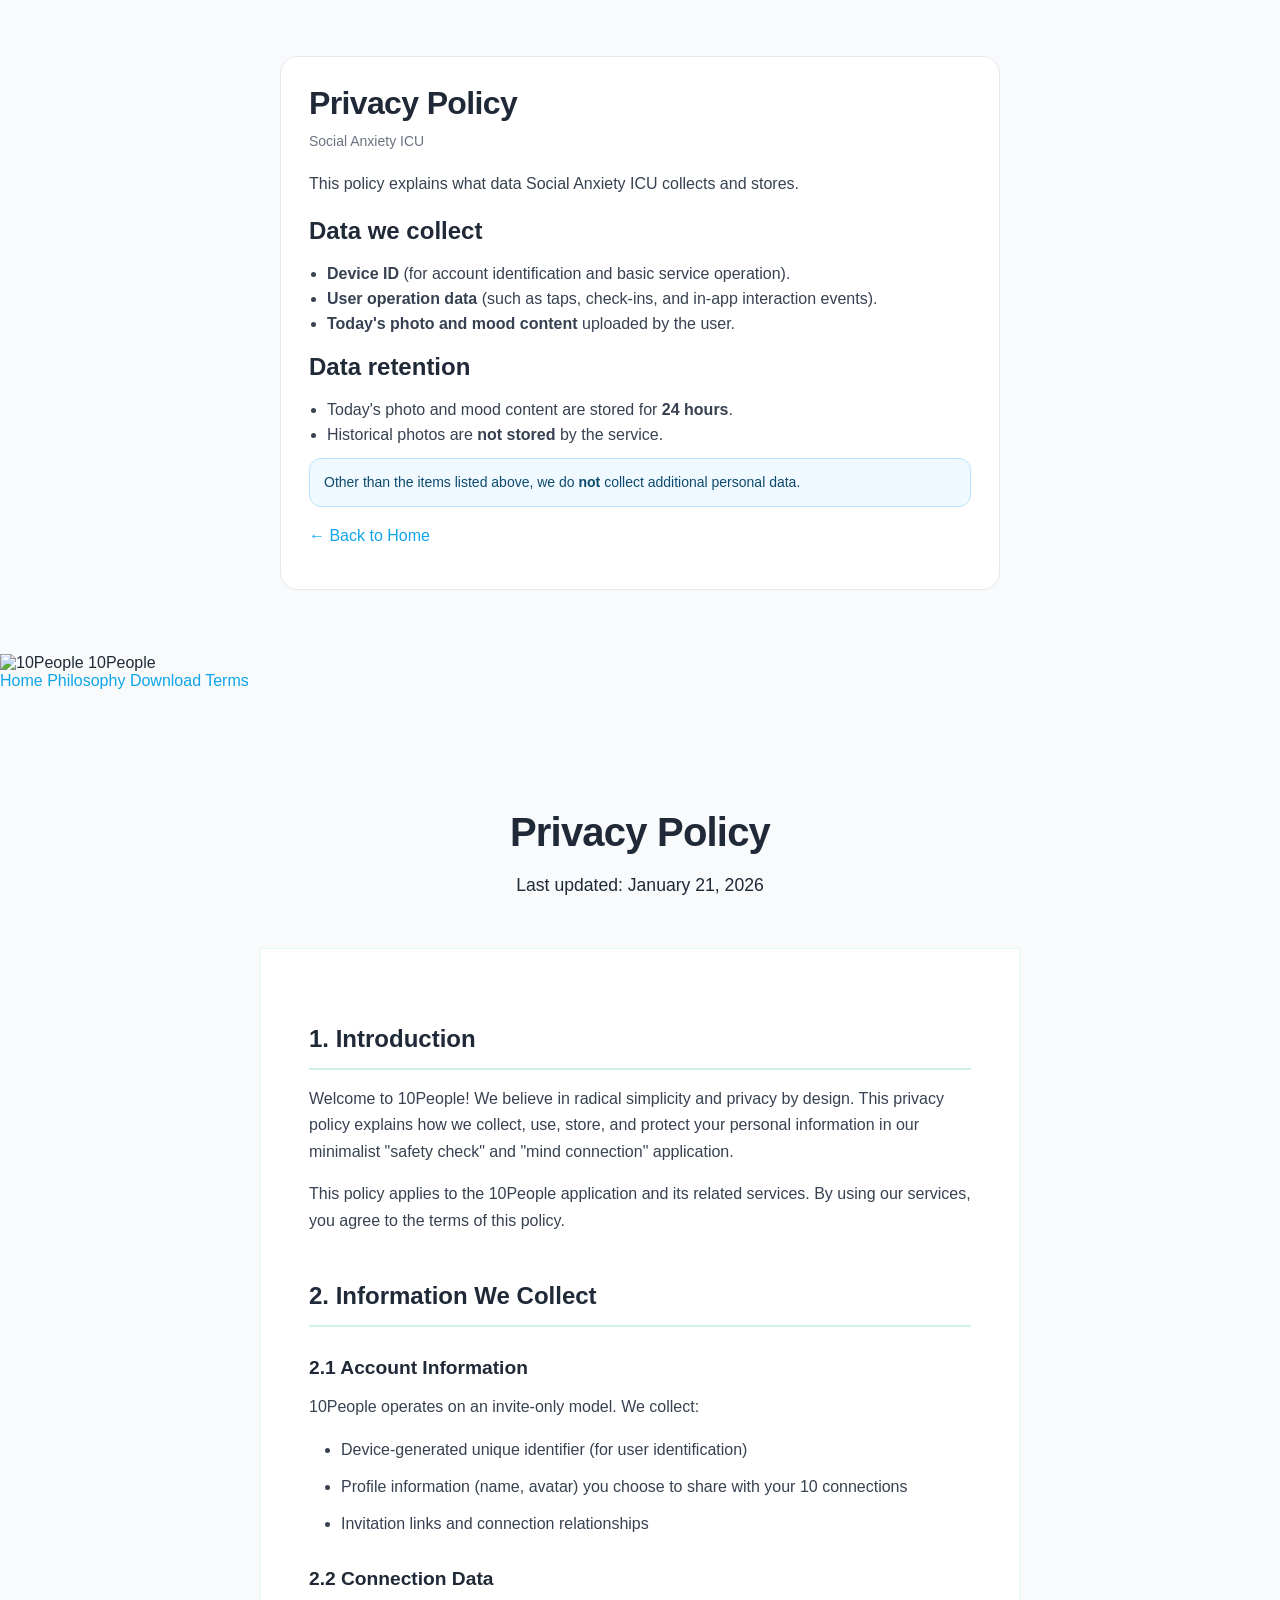
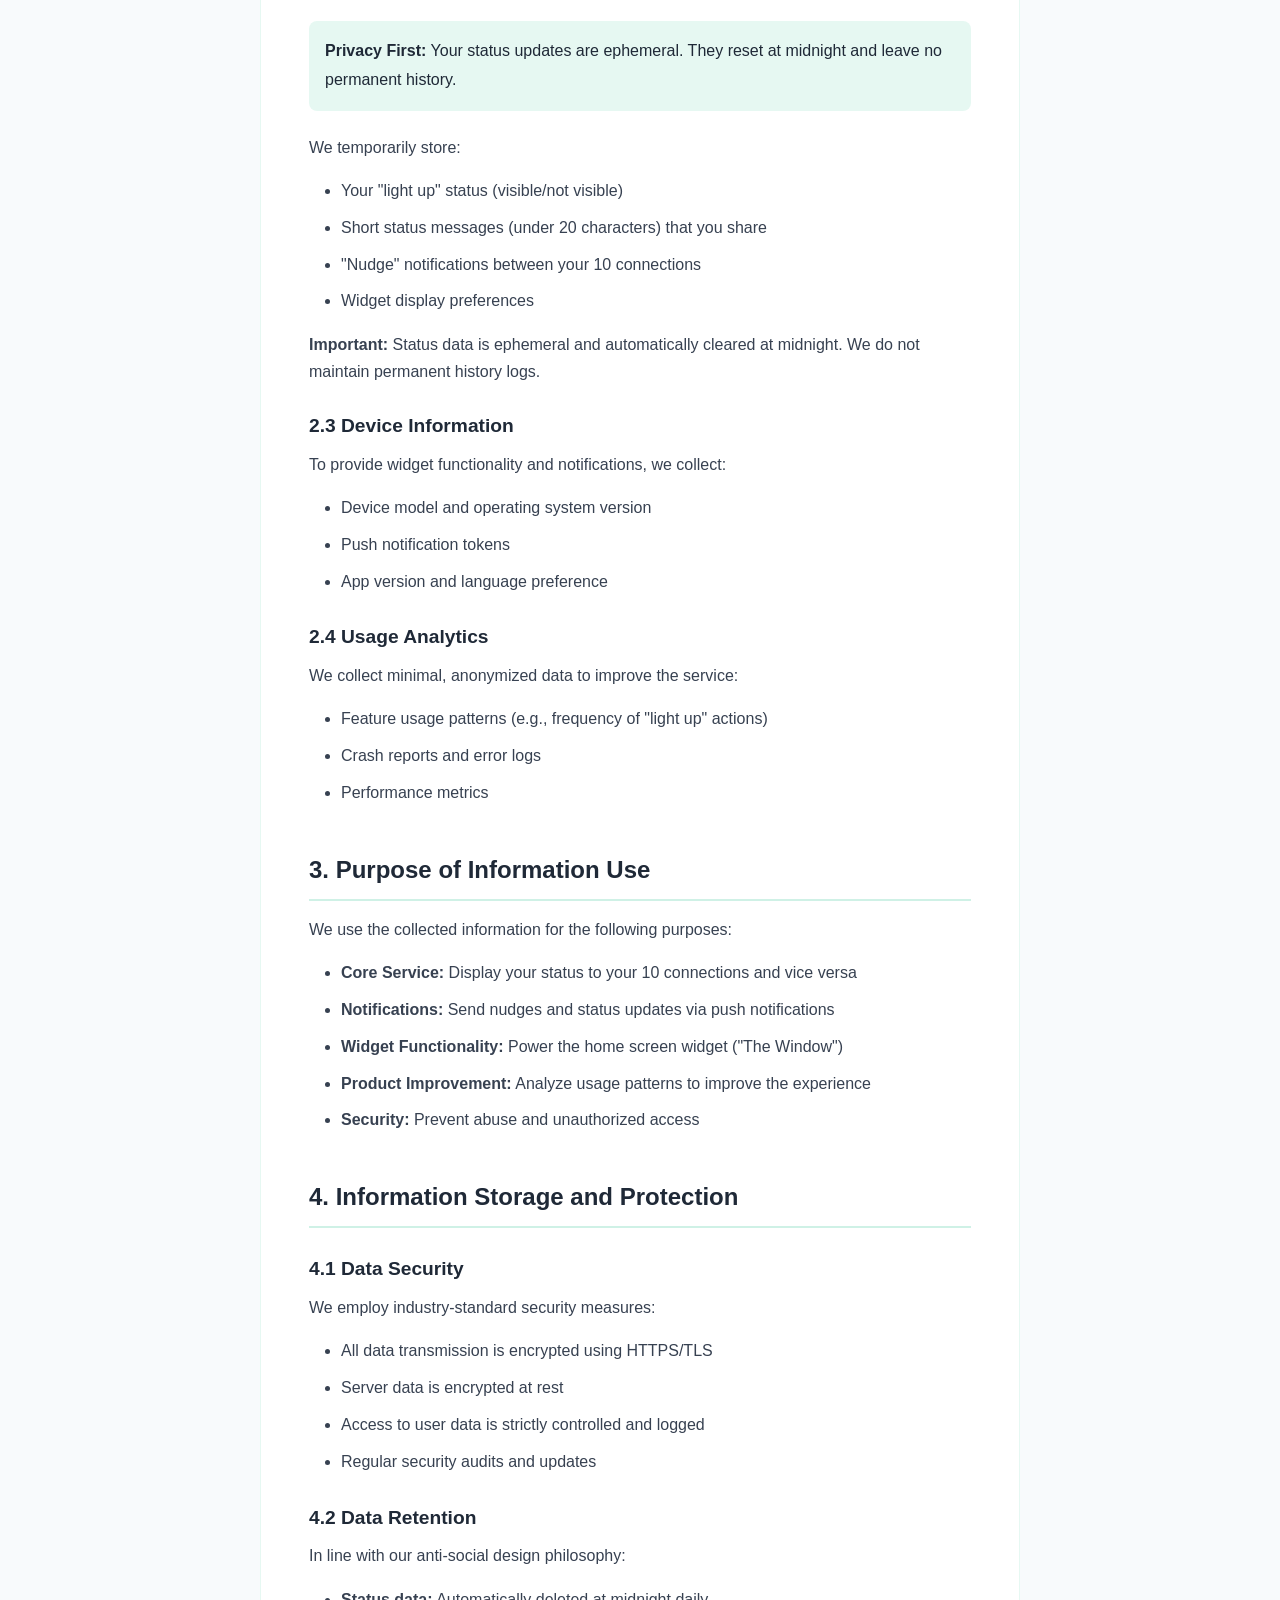
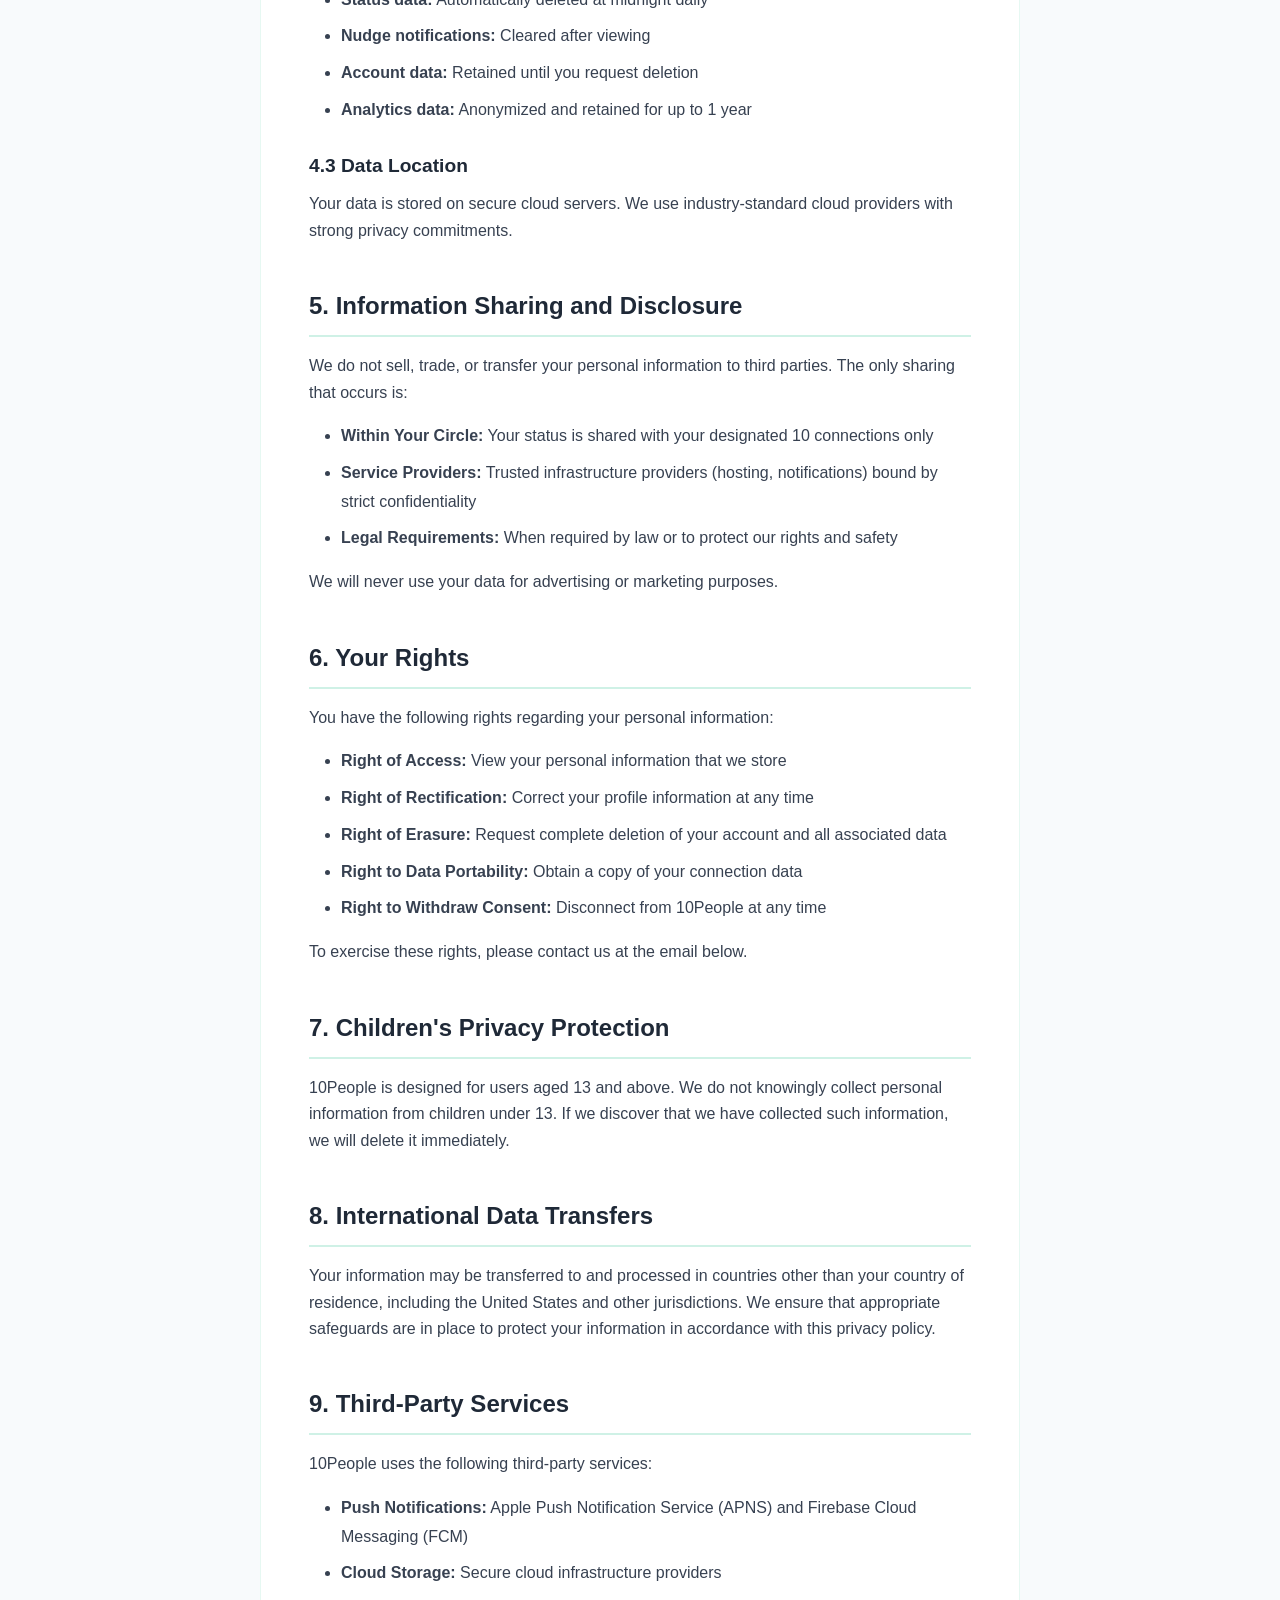
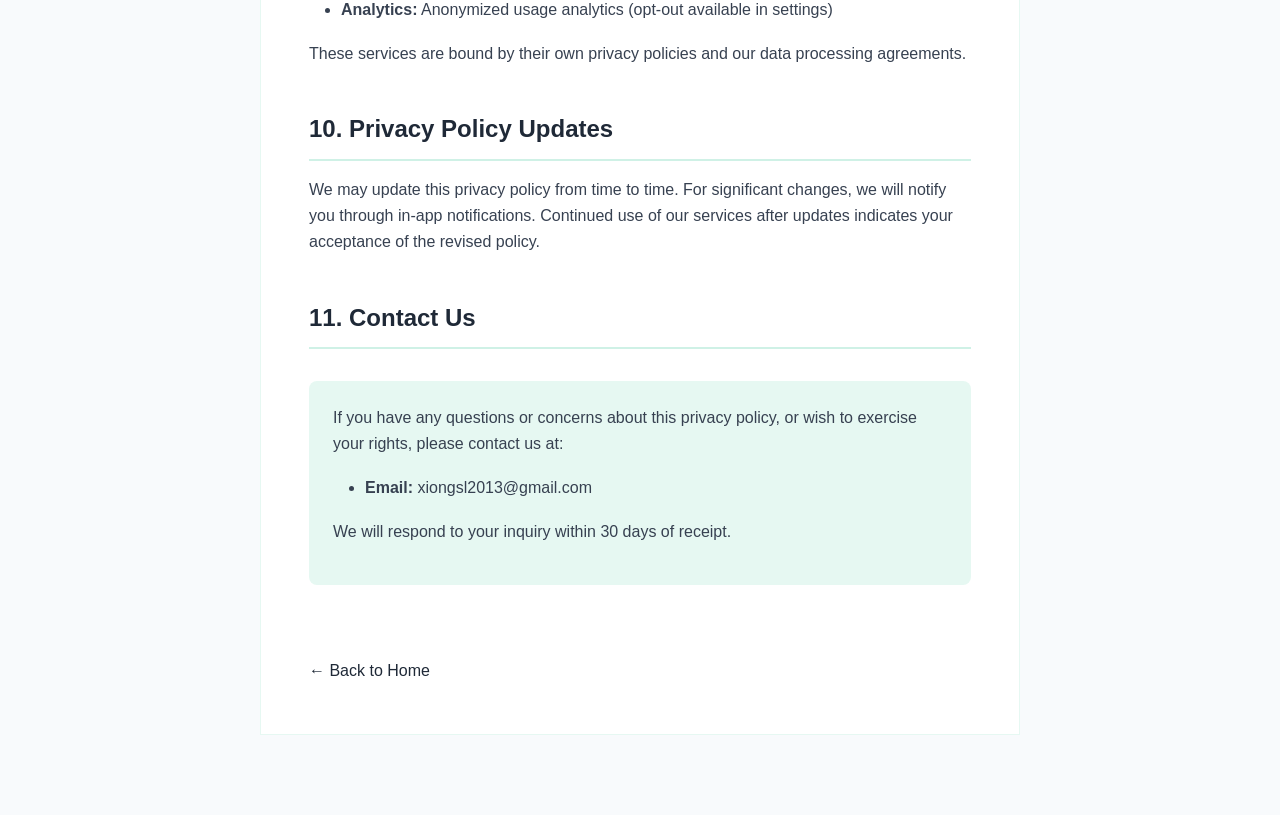
==== privacy.html @ ed84d499 "Create minimal Social Anxiety ICU website. Replace homepage with concise product positioning content" ====
<!DOCTYPE html>
<html lang="en">
<head>
  <meta charset="UTF-8">
  <meta name="viewport" content="width=device-width, initial-scale=1.0">
  <title>Privacy Policy - Social Anxiety ICU</title>
  <meta name="description" content="Privacy policy for Social Anxiety ICU.">
  <style>
    :root {
      --bg: #f8fafc;
      --card: #ffffff;
      --text: #1f2937;
      --muted: #6b7280;
      --accent: #0ea5e9;
      --border: #e5e7eb;
    }
    * { box-sizing: border-box; }
    body {
      margin: 0;
      font-family: -apple-system, BlinkMacSystemFont, "Segoe UI", Roboto, Inter, Arial, sans-serif;
      background: var(--bg);
      color: var(--text);
    }
    .wrap {
      max-width: 760px;
      margin: 0 auto;
      padding: 56px 20px 64px;
    }
    .card {
      background: var(--card);
      border: 1px solid var(--border);
      border-radius: 18px;
      padding: 28px;
    }
    h1 {
      margin: 0 0 8px 0;
      font-size: 32px;
      letter-spacing: -0.02em;
    }
    .sub {
      margin: 0 0 18px 0;
      color: var(--muted);
      font-size: 14px;
    }
    p {
      margin: 0 0 12px 0;
      line-height: 1.65;
      color: #374151;
    }
    ul { margin: 8px 0 14px; padding-left: 18px; color: #374151; }
    li { margin: 7px 0; }
    .notice {
      background: #f0f9ff;
      border: 1px solid #bae6fd;
      color: #0c4a6e;
      border-radius: 12px;
      padding: 12px 14px;
      margin: 14px 0 16px;
      font-size: 14px;
      line-height: 1.6;
    }
    a { color: var(--accent); text-decoration: none; }
    a:hover { text-decoration: underline; }
  </style>
</head>
<body>
  <main class="wrap">
    <section class="card">
      <h1>Privacy Policy</h1>
      <p class="sub">Social Anxiety ICU</p>

      <p>
        This policy explains what data Social Anxiety ICU collects and stores.
      </p>

      <h2>Data we collect</h2>
      <ul>
        <li><strong>Device ID</strong> (for account identification and basic service operation).</li>
        <li><strong>User operation data</strong> (such as taps, check-ins, and in-app interaction events).</li>
        <li><strong>Today's photo and mood content</strong> uploaded by the user.</li>
      </ul>

      <h2>Data retention</h2>
      <ul>
        <li>Today's photo and mood content are stored for <strong>24 hours</strong>.</li>
        <li>Historical photos are <strong>not stored</strong> by the service.</li>
      </ul>

      <div class="notice">
        Other than the items listed above, we do <strong>not</strong> collect additional personal data.
      </div>

      <p><a href="index.html">← Back to Home</a></p>
    </section>
  </main>
</body>
</html>
<!DOCTYPE html>
<html lang="en">
<head>
    <meta charset="UTF-8">
    <meta name="viewport" content="width=device-width, initial-scale=1.0">
    <title>Privacy Policy - 10People</title>
    <meta name="description" content="10People Privacy Policy - Learn how we collect, use and protect your personal information">
    <link rel="preconnect" href="https://fonts.googleapis.com">
    <link rel="preconnect" href="https://fonts.gstatic.com" crossorigin>
    <link href="https://fonts.googleapis.com/css2?family=Plus+Jakarta+Sans:wght@400;500;600;700;800&display=swap" rel="stylesheet">
    <link rel="stylesheet" href="styles.css">
    <link rel="icon" type="image/png" href="assets/icon/app_icon.png">
    <style>
        .privacy-container {
            max-width: 800px;
            margin: 0 auto;
            padding: 120px 20px 80px;
        }
        
        .privacy-header {
            text-align: center;
            margin-bottom: 3rem;
        }
        
        .privacy-title {
            font-size: 2.5rem;
            font-weight: 700;
            color: var(--text-primary);
            margin-bottom: 1rem;
        }
        
        .privacy-subtitle {
            font-size: 1.1rem;
            color: var(--text-secondary);
        }
        
        .privacy-content {
            background: rgba(255, 255, 255, 0.95);
            backdrop-filter: blur(20px);
            padding: 3rem;
            border-radius: var(--border-radius-lg);
            box-shadow: var(--shadow-lg);
            line-height: 1.8;
            border: 1px solid rgba(16, 185, 129, 0.1);
            color: var(--text-secondary);
        }
        
        .privacy-section {
            margin-bottom: 2.5rem;
        }
        
        .privacy-section h2 {
            font-size: 1.5rem;
            font-weight: 600;
            color: var(--text-primary);
            margin-bottom: 1rem;
            padding-bottom: 0.5rem;
            border-bottom: 2px solid rgba(16, 185, 129, 0.2);
        }
        
        .privacy-section h3 {
            font-size: 1.2rem;
            font-weight: 600;
            color: var(--text-primary);
            margin: 1.5rem 0 0.5rem;
        }
        
        .privacy-section p {
            margin-bottom: 1rem;
        }
        
        .privacy-section ul {
            margin: 1rem 0;
            padding-left: 2rem;
        }
        
        .privacy-section li {
            margin-bottom: 0.5rem;
        }
        
        .highlight {
            background-color: rgba(16, 185, 129, 0.1);
            padding: 1rem;
            border-radius: 8px;
            border-left: 4px solid var(--primary-color);
            margin: 1.5rem 0;
            color: var(--text-primary);
        }
        
        .contact-info {
            background-color: rgba(16, 185, 129, 0.1);
            padding: 1.5rem;
            border-radius: 8px;
            border-left: 4px solid var(--primary-color);
            margin: 2rem 0;
            color: var(--text-primary);
        }
        
        .back-link {
            display: inline-block;
            margin-top: 2rem;
            color: var(--primary-color);
            text-decoration: none;
            font-weight: 500;
        }
        
        .back-link:hover {
            text-decoration: underline;
        }
        
        @media (max-width: 768px) {
            .privacy-container {
                padding: 100px 15px 60px;
            }
            
            .privacy-content {
                padding: 2rem;
            }
            
            .privacy-title {
                font-size: 2rem;
            }
        }
    </style>
</head>
<body>
    <!-- Navbar -->
    <nav class="navbar">
        <div class="nav-container">
            <div class="nav-logo">
                <img src="assets/icon/app_icon.png" alt="10People" class="logo-img">
                <span class="logo-text">10People</span>
            </div>
            <div class="nav-menu">
                <a href="index.html" class="nav-link">Home</a>
                <a href="index.html#features" class="nav-link">Philosophy</a>
                <a href="index.html#download" class="nav-link">Download</a>
                <a href="terms.html" class="nav-link">Terms</a>
            </div>
        </div>
    </nav>

    <div class="privacy-container">
        <div class="privacy-header">
            <h1 class="privacy-title">Privacy Policy</h1>
            <p class="privacy-subtitle">Last updated: January 21, 2026</p>
        </div>

        <div class="privacy-content">
            <div class="privacy-section">
                <h2>1. Introduction</h2>
                <p>
                    Welcome to 10People! We believe in radical simplicity and privacy by design. 
                    This privacy policy explains how we collect, use, store, and protect your personal information 
                    in our minimalist "safety check" and "mind connection" application.
                </p>
                <p>
                    This policy applies to the 10People application and its related services. By using our services, 
                    you agree to the terms of this policy.
                </p>
            </div>

            <div class="privacy-section">
                <h2>2. Information We Collect</h2>
                
                <h3>2.1 Account Information</h3>
                <p>10People operates on an invite-only model. We collect:</p>
                <ul>
                    <li>Device-generated unique identifier (for user identification)</li>
                    <li>Profile information (name, avatar) you choose to share with your 10 connections</li>
                    <li>Invitation links and connection relationships</li>
                </ul>

                <h3>2.2 Connection Data</h3>
                <div class="highlight">
                    <strong>Privacy First:</strong> Your status updates are ephemeral. They reset at midnight and leave no permanent history.
                </div>
                <p>We temporarily store:</p>
                <ul>
                    <li>Your "light up" status (visible/not visible)</li>
                    <li>Short status messages (under 20 characters) that you share</li>
                    <li>"Nudge" notifications between your 10 connections</li>
                    <li>Widget display preferences</li>
                </ul>
                <p><strong>Important:</strong> Status data is ephemeral and automatically cleared at midnight. We do not maintain permanent history logs.</p>

                <h3>2.3 Device Information</h3>
                <p>To provide widget functionality and notifications, we collect:</p>
                <ul>
                    <li>Device model and operating system version</li>
                    <li>Push notification tokens</li>
                    <li>App version and language preference</li>
                </ul>

                <h3>2.4 Usage Analytics</h3>
                <p>We collect minimal, anonymized data to improve the service:</p>
                <ul>
                    <li>Feature usage patterns (e.g., frequency of "light up" actions)</li>
                    <li>Crash reports and error logs</li>
                    <li>Performance metrics</li>
                </ul>
            </div>

            <div class="privacy-section">
                <h2>3. Purpose of Information Use</h2>
                <p>We use the collected information for the following purposes:</p>
                <ul>
                    <li><strong>Core Service:</strong> Display your status to your 10 connections and vice versa</li>
                    <li><strong>Notifications:</strong> Send nudges and status updates via push notifications</li>
                    <li><strong>Widget Functionality:</strong> Power the home screen widget ("The Window")</li>
                    <li><strong>Product Improvement:</strong> Analyze usage patterns to improve the experience</li>
                    <li><strong>Security:</strong> Prevent abuse and unauthorized access</li>
                </ul>
            </div>

            <div class="privacy-section">
                <h2>4. Information Storage and Protection</h2>
                
                <h3>4.1 Data Security</h3>
                <p>We employ industry-standard security measures:</p>
                <ul>
                    <li>All data transmission is encrypted using HTTPS/TLS</li>
                    <li>Server data is encrypted at rest</li>
                    <li>Access to user data is strictly controlled and logged</li>
                    <li>Regular security audits and updates</li>
                </ul>

                <h3>4.2 Data Retention</h3>
                <p>In line with our anti-social design philosophy:</p>
                <ul>
                    <li><strong>Status data:</strong> Automatically deleted at midnight daily</li>
                    <li><strong>Nudge notifications:</strong> Cleared after viewing</li>
                    <li><strong>Account data:</strong> Retained until you request deletion</li>
                    <li><strong>Analytics data:</strong> Anonymized and retained for up to 1 year</li>
                </ul>

                <h3>4.3 Data Location</h3>
                <p>Your data is stored on secure cloud servers. We use industry-standard cloud providers with strong privacy commitments.</p>
            </div>

            <div class="privacy-section">
                <h2>5. Information Sharing and Disclosure</h2>
                <p>We do not sell, trade, or transfer your personal information to third parties. The only sharing that occurs is:</p>
                <ul>
                    <li><strong>Within Your Circle:</strong> Your status is shared with your designated 10 connections only</li>
                    <li><strong>Service Providers:</strong> Trusted infrastructure providers (hosting, notifications) bound by strict confidentiality</li>
                    <li><strong>Legal Requirements:</strong> When required by law or to protect our rights and safety</li>
                </ul>
                <p>We will never use your data for advertising or marketing purposes.</p>
            </div>

            <div class="privacy-section">
                <h2>6. Your Rights</h2>
                <p>You have the following rights regarding your personal information:</p>
                <ul>
                    <li><strong>Right of Access:</strong> View your personal information that we store</li>
                    <li><strong>Right of Rectification:</strong> Correct your profile information at any time</li>
                    <li><strong>Right of Erasure:</strong> Request complete deletion of your account and all associated data</li>
                    <li><strong>Right to Data Portability:</strong> Obtain a copy of your connection data</li>
                    <li><strong>Right to Withdraw Consent:</strong> Disconnect from 10People at any time</li>
                </ul>
                <p>To exercise these rights, please contact us at the email below.</p>
            </div>

            <div class="privacy-section">
                <h2>7. Children's Privacy Protection</h2>
                <p>
                    10People is designed for users aged 13 and above. We do not knowingly collect personal information 
                    from children under 13. If we discover that we have collected such information, we will delete it immediately.
                </p>
            </div>

            <div class="privacy-section">
                <h2>8. International Data Transfers</h2>
                <p>
                    Your information may be transferred to and processed in countries other than your country of residence, 
                    including the United States and other jurisdictions. We ensure that appropriate safeguards are in place 
                    to protect your information in accordance with this privacy policy.
                </p>
            </div>

            <div class="privacy-section">
                <h2>9. Third-Party Services</h2>
                <p>10People uses the following third-party services:</p>
                <ul>
                    <li><strong>Push Notifications:</strong> Apple Push Notification Service (APNS) and Firebase Cloud Messaging (FCM)</li>
                    <li><strong>Cloud Storage:</strong> Secure cloud infrastructure providers</li>
                    <li><strong>Analytics:</strong> Anonymized usage analytics (opt-out available in settings)</li>
                </ul>
                <p>These services are bound by their own privacy policies and our data processing agreements.</p>
            </div>

            <div class="privacy-section">
                <h2>10. Privacy Policy Updates</h2>
                <p>
                    We may update this privacy policy from time to time. For significant changes, we will notify you 
                    through in-app notifications. Continued use of our services after updates indicates your acceptance 
                    of the revised policy.
                </p>
            </div>

            <div class="privacy-section">
                <h2>11. Contact Us</h2>
                <div class="contact-info">
                    <p>If you have any questions or concerns about this privacy policy, or wish to exercise your rights, please contact us at:</p>
                    <ul>
                        <li><strong>Email:</strong> xiongsl2013@gmail.com</li>
                    </ul>
                    <p>We will respond to your inquiry within 30 days of receipt.</p>
                </div>
            </div>

            <a href="index.html" class="back-link">← Back to Home</a>
        </div>
    </div>

    <script src="script.js"></script>
</body>
</html>
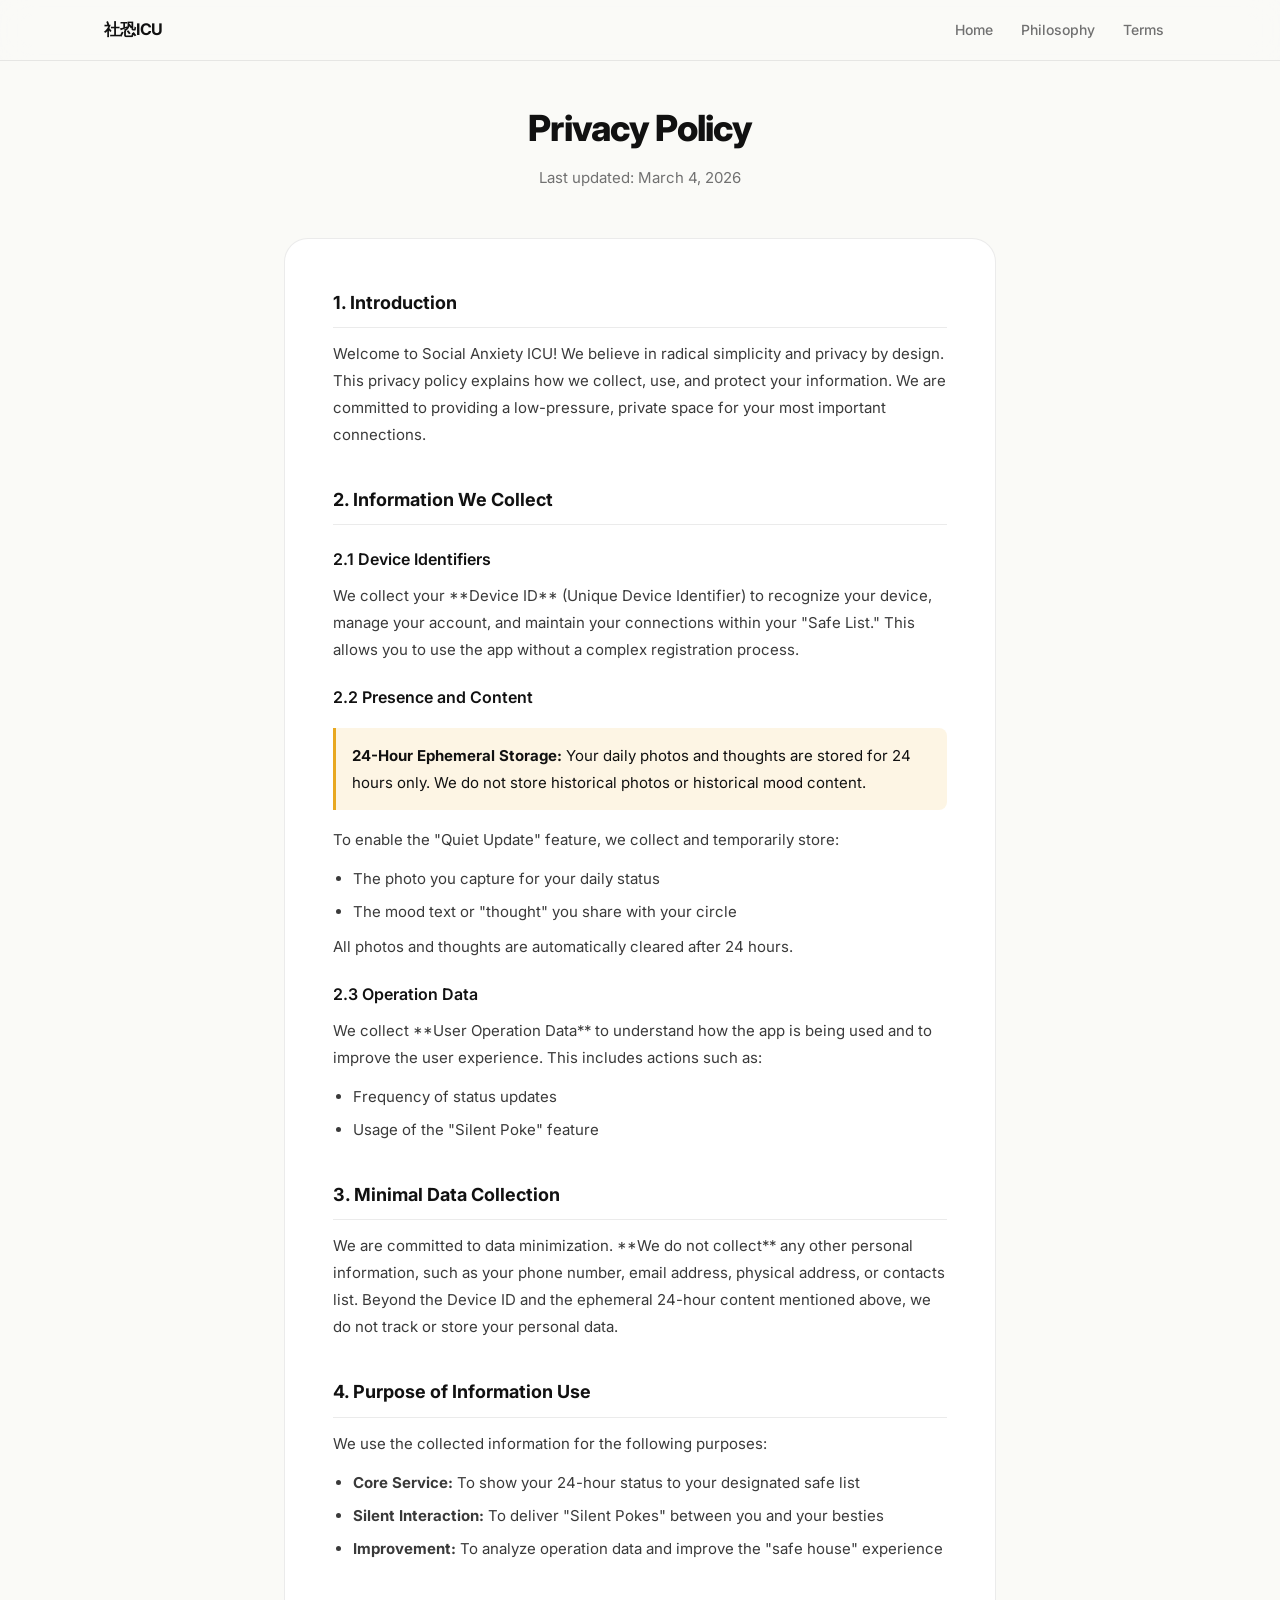
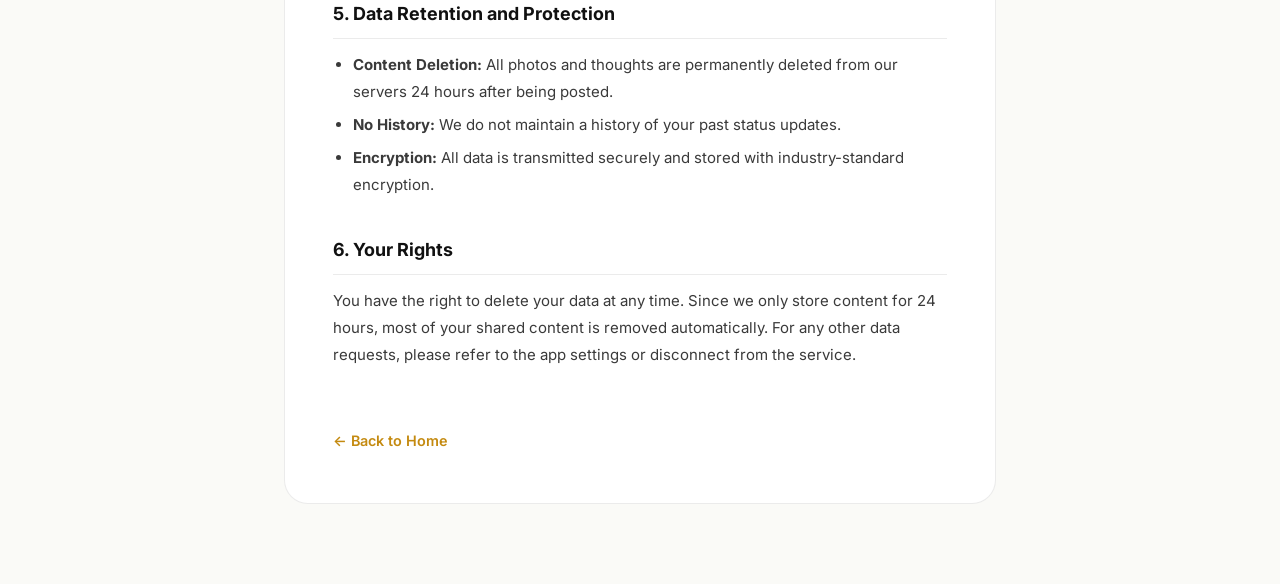
==== commit 98ffcbf3: "Remove app icon images from navbar and footer, use text logo only Made-with: Cursor" ====
--- a/privacy.html
+++ b/privacy.html
@@ -1,237 +1,26 @@
-<!DOCTYPE html>
-<html lang="en">
-<head>
-  <meta charset="UTF-8">
-  <meta name="viewport" content="width=device-width, initial-scale=1.0">
-  <title>Privacy Policy - Social Anxiety ICU</title>
-  <meta name="description" content="Privacy policy for Social Anxiety ICU.">
-  <style>
-    :root {
-      --bg: #f8fafc;
-      --card: #ffffff;
-      --text: #1f2937;
-      --muted: #6b7280;
-      --accent: #0ea5e9;
-      --border: #e5e7eb;
-    }
-    * { box-sizing: border-box; }
-    body {
-      margin: 0;
-      font-family: -apple-system, BlinkMacSystemFont, "Segoe UI", Roboto, Inter, Arial, sans-serif;
-      background: var(--bg);
-      color: var(--text);
-    }
-    .wrap {
-      max-width: 760px;
-      margin: 0 auto;
-      padding: 56px 20px 64px;
-    }
-    .card {
-      background: var(--card);
-      border: 1px solid var(--border);
-      border-radius: 18px;
-      padding: 28px;
-    }
-    h1 {
-      margin: 0 0 8px 0;
-      font-size: 32px;
-      letter-spacing: -0.02em;
-    }
-    .sub {
-      margin: 0 0 18px 0;
-      color: var(--muted);
-      font-size: 14px;
-    }
-    p {
-      margin: 0 0 12px 0;
-      line-height: 1.65;
-      color: #374151;
-    }
-    ul { margin: 8px 0 14px; padding-left: 18px; color: #374151; }
-    li { margin: 7px 0; }
-    .notice {
-      background: #f0f9ff;
-      border: 1px solid #bae6fd;
-      color: #0c4a6e;
-      border-radius: 12px;
-      padding: 12px 14px;
-      margin: 14px 0 16px;
-      font-size: 14px;
-      line-height: 1.6;
-    }
-    a { color: var(--accent); text-decoration: none; }
-    a:hover { text-decoration: underline; }
-  </style>
-</head>
-<body>
-  <main class="wrap">
-    <section class="card">
-      <h1>Privacy Policy</h1>
-      <p class="sub">Social Anxiety ICU</p>
-
-      <p>
-        This policy explains what data Social Anxiety ICU collects and stores.
-      </p>
-
-      <h2>Data we collect</h2>
-      <ul>
-        <li><strong>Device ID</strong> (for account identification and basic service operation).</li>
-        <li><strong>User operation data</strong> (such as taps, check-ins, and in-app interaction events).</li>
-        <li><strong>Today's photo and mood content</strong> uploaded by the user.</li>
-      </ul>
-
-      <h2>Data retention</h2>
-      <ul>
-        <li>Today's photo and mood content are stored for <strong>24 hours</strong>.</li>
-        <li>Historical photos are <strong>not stored</strong> by the service.</li>
-      </ul>
-
-      <div class="notice">
-        Other than the items listed above, we do <strong>not</strong> collect additional personal data.
-      </div>
-
-      <p><a href="index.html">← Back to Home</a></p>
-    </section>
-  </main>
-</body>
-</html>
 <!DOCTYPE html>
 <html lang="en">
 <head>
     <meta charset="UTF-8">
     <meta name="viewport" content="width=device-width, initial-scale=1.0">
-    <title>Privacy Policy - 10People</title>
-    <meta name="description" content="10People Privacy Policy - Learn how we collect, use and protect your personal information">
+    <title>Privacy Policy - Social Anxiety ICU</title>
+    <meta name="description" content="Social Anxiety ICU Privacy Policy - Learn how we collect, use and protect your personal information">
     <link rel="preconnect" href="https://fonts.googleapis.com">
     <link rel="preconnect" href="https://fonts.gstatic.com" crossorigin>
-    <link href="https://fonts.googleapis.com/css2?family=Plus+Jakarta+Sans:wght@400;500;600;700;800&display=swap" rel="stylesheet">
+    <link href="https://fonts.googleapis.com/css2?family=Inter:wght@300;400;500;600;700;900&display=swap" rel="stylesheet">
     <link rel="stylesheet" href="styles.css">
     <link rel="icon" type="image/png" href="assets/icon/app_icon.png">
-    <style>
-        .privacy-container {
-            max-width: 800px;
-            margin: 0 auto;
-            padding: 120px 20px 80px;
-        }
-        
-        .privacy-header {
-            text-align: center;
-            margin-bottom: 3rem;
-        }
-        
-        .privacy-title {
-            font-size: 2.5rem;
-            font-weight: 700;
-            color: var(--text-primary);
-            margin-bottom: 1rem;
-        }
-        
-        .privacy-subtitle {
-            font-size: 1.1rem;
-            color: var(--text-secondary);
-        }
-        
-        .privacy-content {
-            background: rgba(255, 255, 255, 0.95);
-            backdrop-filter: blur(20px);
-            padding: 3rem;
-            border-radius: var(--border-radius-lg);
-            box-shadow: var(--shadow-lg);
-            line-height: 1.8;
-            border: 1px solid rgba(16, 185, 129, 0.1);
-            color: var(--text-secondary);
-        }
-        
-        .privacy-section {
-            margin-bottom: 2.5rem;
-        }
-        
-        .privacy-section h2 {
-            font-size: 1.5rem;
-            font-weight: 600;
-            color: var(--text-primary);
-            margin-bottom: 1rem;
-            padding-bottom: 0.5rem;
-            border-bottom: 2px solid rgba(16, 185, 129, 0.2);
-        }
-        
-        .privacy-section h3 {
-            font-size: 1.2rem;
-            font-weight: 600;
-            color: var(--text-primary);
-            margin: 1.5rem 0 0.5rem;
-        }
-        
-        .privacy-section p {
-            margin-bottom: 1rem;
-        }
-        
-        .privacy-section ul {
-            margin: 1rem 0;
-            padding-left: 2rem;
-        }
-        
-        .privacy-section li {
-            margin-bottom: 0.5rem;
-        }
-        
-        .highlight {
-            background-color: rgba(16, 185, 129, 0.1);
-            padding: 1rem;
-            border-radius: 8px;
-            border-left: 4px solid var(--primary-color);
-            margin: 1.5rem 0;
-            color: var(--text-primary);
-        }
-        
-        .contact-info {
-            background-color: rgba(16, 185, 129, 0.1);
-            padding: 1.5rem;
-            border-radius: 8px;
-            border-left: 4px solid var(--primary-color);
-            margin: 2rem 0;
-            color: var(--text-primary);
-        }
-        
-        .back-link {
-            display: inline-block;
-            margin-top: 2rem;
-            color: var(--primary-color);
-            text-decoration: none;
-            font-weight: 500;
-        }
-        
-        .back-link:hover {
-            text-decoration: underline;
-        }
-        
-        @media (max-width: 768px) {
-            .privacy-container {
-                padding: 100px 15px 60px;
-            }
-            
-            .privacy-content {
-                padding: 2rem;
-            }
-            
-            .privacy-title {
-                font-size: 2rem;
-            }
-        }
-    </style>
 </head>
 <body>
     <!-- Navbar -->
     <nav class="navbar">
         <div class="nav-container">
             <div class="nav-logo">
-                <img src="assets/icon/app_icon.png" alt="10People" class="logo-img">
-                <span class="logo-text">10People</span>
+                <span class="logo-text">社恐ICU</span>
             </div>
             <div class="nav-menu">
                 <a href="index.html" class="nav-link">Home</a>
                 <a href="index.html#features" class="nav-link">Philosophy</a>
-                <a href="index.html#download" class="nav-link">Download</a>
                 <a href="terms.html" class="nav-link">Terms</a>
             </div>
         </div>
@@ -240,171 +29,86 @@
     <div class="privacy-container">
         <div class="privacy-header">
             <h1 class="privacy-title">Privacy Policy</h1>
-            <p class="privacy-subtitle">Last updated: January 21, 2026</p>
+            <p class="privacy-subtitle">Last updated: March 4, 2026</p>
         </div>
 
         <div class="privacy-content">
             <div class="privacy-section">
                 <h2>1. Introduction</h2>
                 <p>
-                    Welcome to 10People! We believe in radical simplicity and privacy by design. 
-                    This privacy policy explains how we collect, use, store, and protect your personal information 
-                    in our minimalist "safety check" and "mind connection" application.
-                </p>
-                <p>
-                    This policy applies to the 10People application and its related services. By using our services, 
-                    you agree to the terms of this policy.
+                    Welcome to Social Anxiety ICU! We believe in radical simplicity and privacy by design. 
+                    This privacy policy explains how we collect, use, and protect your information. 
+                    We are committed to providing a low-pressure, private space for your most important connections.
                 </p>
             </div>
 
             <div class="privacy-section">
                 <h2>2. Information We Collect</h2>
                 
-                <h3>2.1 Account Information</h3>
-                <p>10People operates on an invite-only model. We collect:</p>
+                <h3>2.1 Device Identifiers</h3>
+                <p>
+                    We collect your **Device ID** (Unique Device Identifier) to recognize your device, manage your account, 
+                    and maintain your connections within your "Safe List." This allows you to use the app without a complex registration process.
+                </p>
+
+                <h3>2.2 Presence and Content</h3>
+                <div class="highlight">
+                    <strong>24-Hour Ephemeral Storage:</strong> Your daily photos and thoughts are stored for 24 hours only. 
+                    We do not store historical photos or historical mood content.
+                </div>
+                <p>To enable the "Quiet Update" feature, we collect and temporarily store:</p>
                 <ul>
-                    <li>Device-generated unique identifier (for user identification)</li>
-                    <li>Profile information (name, avatar) you choose to share with your 10 connections</li>
-                    <li>Invitation links and connection relationships</li>
+                    <li>The photo you capture for your daily status</li>
+                    <li>The mood text or "thought" you share with your circle</li>
                 </ul>
+                <p>All photos and thoughts are automatically cleared after 24 hours.</p>
 
-                <h3>2.2 Connection Data</h3>
-                <div class="highlight">
-                    <strong>Privacy First:</strong> Your status updates are ephemeral. They reset at midnight and leave no permanent history.
-                </div>
-                <p>We temporarily store:</p>
+                <h3>2.3 Operation Data</h3>
+                <p>
+                    We collect **User Operation Data** to understand how the app is being used and to improve the user experience. 
+                    This includes actions such as:
+                </p>
                 <ul>
-                    <li>Your "light up" status (visible/not visible)</li>
-                    <li>Short status messages (under 20 characters) that you share</li>
-                    <li>"Nudge" notifications between your 10 connections</li>
-                    <li>Widget display preferences</li>
-                </ul>
-                <p><strong>Important:</strong> Status data is ephemeral and automatically cleared at midnight. We do not maintain permanent history logs.</p>
-
-                <h3>2.3 Device Information</h3>
-                <p>To provide widget functionality and notifications, we collect:</p>
-                <ul>
-                    <li>Device model and operating system version</li>
-                    <li>Push notification tokens</li>
-                    <li>App version and language preference</li>
-                </ul>
-
-                <h3>2.4 Usage Analytics</h3>
-                <p>We collect minimal, anonymized data to improve the service:</p>
-                <ul>
-                    <li>Feature usage patterns (e.g., frequency of "light up" actions)</li>
-                    <li>Crash reports and error logs</li>
-                    <li>Performance metrics</li>
+                    <li>Frequency of status updates</li>
+                    <li>Usage of the "Silent Poke" feature</li>
                 </ul>
             </div>
 
             <div class="privacy-section">
-                <h2>3. Purpose of Information Use</h2>
+                <h2>3. Minimal Data Collection</h2>
+                <p>
+                    We are committed to data minimization. **We do not collect** any other personal information, 
+                    such as your phone number, email address, physical address, or contacts list. 
+                    Beyond the Device ID and the ephemeral 24-hour content mentioned above, we do not track or store your personal data.
+                </p>
+            </div>
+
+            <div class="privacy-section">
+                <h2>4. Purpose of Information Use</h2>
                 <p>We use the collected information for the following purposes:</p>
                 <ul>
-                    <li><strong>Core Service:</strong> Display your status to your 10 connections and vice versa</li>
-                    <li><strong>Notifications:</strong> Send nudges and status updates via push notifications</li>
-                    <li><strong>Widget Functionality:</strong> Power the home screen widget ("The Window")</li>
-                    <li><strong>Product Improvement:</strong> Analyze usage patterns to improve the experience</li>
-                    <li><strong>Security:</strong> Prevent abuse and unauthorized access</li>
+                    <li><strong>Core Service:</strong> To show your 24-hour status to your designated safe list</li>
+                    <li><strong>Silent Interaction:</strong> To deliver "Silent Pokes" between you and your besties</li>
+                    <li><strong>Improvement:</strong> To analyze operation data and improve the "safe house" experience</li>
                 </ul>
             </div>
 
             <div class="privacy-section">
-                <h2>4. Information Storage and Protection</h2>
-                
-                <h3>4.1 Data Security</h3>
-                <p>We employ industry-standard security measures:</p>
+                <h2>5. Data Retention and Protection</h2>
                 <ul>
-                    <li>All data transmission is encrypted using HTTPS/TLS</li>
-                    <li>Server data is encrypted at rest</li>
-                    <li>Access to user data is strictly controlled and logged</li>
-                    <li>Regular security audits and updates</li>
+                    <li><strong>Content Deletion:</strong> All photos and thoughts are permanently deleted from our servers 24 hours after being posted.</li>
+                    <li><strong>No History:</strong> We do not maintain a history of your past status updates.</li>
+                    <li><strong>Encryption:</strong> All data is transmitted securely and stored with industry-standard encryption.</li>
                 </ul>
-
-                <h3>4.2 Data Retention</h3>
-                <p>In line with our anti-social design philosophy:</p>
-                <ul>
-                    <li><strong>Status data:</strong> Automatically deleted at midnight daily</li>
-                    <li><strong>Nudge notifications:</strong> Cleared after viewing</li>
-                    <li><strong>Account data:</strong> Retained until you request deletion</li>
-                    <li><strong>Analytics data:</strong> Anonymized and retained for up to 1 year</li>
-                </ul>
-
-                <h3>4.3 Data Location</h3>
-                <p>Your data is stored on secure cloud servers. We use industry-standard cloud providers with strong privacy commitments.</p>
-            </div>
-
-            <div class="privacy-section">
-                <h2>5. Information Sharing and Disclosure</h2>
-                <p>We do not sell, trade, or transfer your personal information to third parties. The only sharing that occurs is:</p>
-                <ul>
-                    <li><strong>Within Your Circle:</strong> Your status is shared with your designated 10 connections only</li>
-                    <li><strong>Service Providers:</strong> Trusted infrastructure providers (hosting, notifications) bound by strict confidentiality</li>
-                    <li><strong>Legal Requirements:</strong> When required by law or to protect our rights and safety</li>
-                </ul>
-                <p>We will never use your data for advertising or marketing purposes.</p>
             </div>
 
             <div class="privacy-section">
                 <h2>6. Your Rights</h2>
-                <p>You have the following rights regarding your personal information:</p>
-                <ul>
-                    <li><strong>Right of Access:</strong> View your personal information that we store</li>
-                    <li><strong>Right of Rectification:</strong> Correct your profile information at any time</li>
-                    <li><strong>Right of Erasure:</strong> Request complete deletion of your account and all associated data</li>
-                    <li><strong>Right to Data Portability:</strong> Obtain a copy of your connection data</li>
-                    <li><strong>Right to Withdraw Consent:</strong> Disconnect from 10People at any time</li>
-                </ul>
-                <p>To exercise these rights, please contact us at the email below.</p>
-            </div>
-
-            <div class="privacy-section">
-                <h2>7. Children's Privacy Protection</h2>
                 <p>
-                    10People is designed for users aged 13 and above. We do not knowingly collect personal information 
-                    from children under 13. If we discover that we have collected such information, we will delete it immediately.
+                    You have the right to delete your data at any time. Since we only store content for 24 hours, 
+                    most of your shared content is removed automatically. For any other data requests, 
+                    please refer to the app settings or disconnect from the service.
                 </p>
-            </div>
-
-            <div class="privacy-section">
-                <h2>8. International Data Transfers</h2>
-                <p>
-                    Your information may be transferred to and processed in countries other than your country of residence, 
-                    including the United States and other jurisdictions. We ensure that appropriate safeguards are in place 
-                    to protect your information in accordance with this privacy policy.
-                </p>
-            </div>
-
-            <div class="privacy-section">
-                <h2>9. Third-Party Services</h2>
-                <p>10People uses the following third-party services:</p>
-                <ul>
-                    <li><strong>Push Notifications:</strong> Apple Push Notification Service (APNS) and Firebase Cloud Messaging (FCM)</li>
-                    <li><strong>Cloud Storage:</strong> Secure cloud infrastructure providers</li>
-                    <li><strong>Analytics:</strong> Anonymized usage analytics (opt-out available in settings)</li>
-                </ul>
-                <p>These services are bound by their own privacy policies and our data processing agreements.</p>
-            </div>
-
-            <div class="privacy-section">
-                <h2>10. Privacy Policy Updates</h2>
-                <p>
-                    We may update this privacy policy from time to time. For significant changes, we will notify you 
-                    through in-app notifications. Continued use of our services after updates indicates your acceptance 
-                    of the revised policy.
-                </p>
-            </div>
-
-            <div class="privacy-section">
-                <h2>11. Contact Us</h2>
-                <div class="contact-info">
-                    <p>If you have any questions or concerns about this privacy policy, or wish to exercise your rights, please contact us at:</p>
-                    <ul>
-                        <li><strong>Email:</strong> xiongsl2013@gmail.com</li>
-                    </ul>
-                    <p>We will respond to your inquiry within 30 days of receipt.</p>
-                </div>
             </div>
 
             <a href="index.html" class="back-link">← Back to Home</a>
--- a/styles.css
+++ b/styles.css
@@ -0,0 +1,658 @@
+/* === RESET === */
+*, *::before, *::after {
+    margin: 0;
+    padding: 0;
+    box-sizing: border-box;
+}
+
+/* === DESIGN TOKENS — matching the app's warm amber palette === */
+:root {
+    --amber:        #E8A820;
+    --amber-dark:   #C48A10;
+    --amber-light:  #F5C842;
+    --amber-muted:  rgba(232, 168, 32, 0.12);
+
+    --ink:          #111111;
+    --ink-soft:     #3A3A3A;
+    --ink-muted:    #717171;
+    --ink-faint:    #A0A0A0;
+
+    --paper:        #FAFAF7;
+    --paper-warm:   #F5F1E8;
+    --paper-card:   #FFFFFF;
+
+    --border:       rgba(0,0,0,0.08);
+    --border-amber: rgba(232, 168, 32, 0.3);
+
+    --radius-sm:    8px;
+    --radius-md:    16px;
+    --radius-lg:    24px;
+    --radius-xl:    32px;
+
+    --shadow-card:  0 1px 3px rgba(0,0,0,0.06), 0 8px 24px rgba(0,0,0,0.04);
+    --shadow-hover: 0 4px 12px rgba(0,0,0,0.1), 0 20px 48px rgba(0,0,0,0.07);
+}
+
+/* === BASE === */
+html { scroll-behavior: smooth; }
+
+body {
+    font-family: 'Inter', -apple-system, BlinkMacSystemFont, 'Segoe UI', sans-serif;
+    background: var(--paper);
+    color: var(--ink);
+    line-height: 1.6;
+    overflow-x: hidden;
+    -webkit-font-smoothing: antialiased;
+}
+
+.container {
+    max-width: 1120px;
+    margin: 0 auto;
+    padding: 0 24px;
+}
+
+/* === NAVBAR === */
+.navbar {
+    position: fixed;
+    top: 0; left: 0; right: 0;
+    z-index: 1000;
+    background: rgba(250, 250, 247, 0.85);
+    backdrop-filter: blur(16px);
+    -webkit-backdrop-filter: blur(16px);
+    border-bottom: 1px solid var(--border);
+    padding: 0;
+    transition: background 0.3s ease, box-shadow 0.3s ease;
+}
+
+.navbar.scrolled {
+    background: rgba(250, 250, 247, 0.97);
+    box-shadow: 0 1px 0 var(--border), 0 4px 16px rgba(0,0,0,0.06);
+}
+
+.nav-container {
+    max-width: 1120px;
+    margin: 0 auto;
+    padding: 0 24px;
+    height: 60px;
+    display: flex;
+    align-items: center;
+    justify-content: space-between;
+}
+
+.nav-logo {
+    display: flex;
+    align-items: center;
+    gap: 10px;
+    text-decoration: none;
+}
+
+.logo-text {
+    font-size: 1rem;
+    font-weight: 700;
+    color: var(--ink);
+    letter-spacing: -0.01em;
+}
+
+.nav-menu {
+    display: flex;
+    gap: 4px;
+    align-items: center;
+}
+
+.nav-link {
+    text-decoration: none;
+    color: var(--ink-muted);
+    font-size: 0.875rem;
+    font-weight: 500;
+    padding: 6px 12px;
+    border-radius: var(--radius-sm);
+    transition: color 0.2s, background 0.2s;
+}
+
+.nav-link:hover {
+    color: var(--ink);
+    background: var(--amber-muted);
+}
+
+/* === HERO === */
+.hero {
+    min-height: 100vh;
+    background: var(--ink);
+    display: flex;
+    flex-direction: column;
+    align-items: center;
+    justify-content: center;
+    padding: 120px 24px 80px;
+    position: relative;
+    overflow: hidden;
+}
+
+/* Subtle grain texture overlay */
+.hero::before {
+    content: '';
+    position: absolute;
+    inset: 0;
+    background-image:
+        radial-gradient(ellipse 60% 50% at 80% 20%, rgba(232, 168, 32, 0.08) 0%, transparent 60%),
+        radial-gradient(ellipse 40% 60% at 20% 80%, rgba(232, 168, 32, 0.05) 0%, transparent 60%);
+    pointer-events: none;
+}
+
+.hero-inner {
+    max-width: 780px;
+    text-align: center;
+    position: relative;
+    z-index: 1;
+}
+
+.hero-eyebrow {
+    display: inline-block;
+    font-size: 0.75rem;
+    font-weight: 600;
+    letter-spacing: 0.12em;
+    text-transform: uppercase;
+    color: var(--amber);
+    border: 1px solid var(--border-amber);
+    border-radius: 999px;
+    padding: 5px 14px;
+    margin-bottom: 32px;
+}
+
+.hero-title {
+    font-size: clamp(2.5rem, 6vw, 4.5rem);
+    font-weight: 900;
+    line-height: 1.1;
+    letter-spacing: -0.03em;
+    color: #FFFFFF;
+    margin-bottom: 24px;
+}
+
+.hero-title-accent {
+    color: var(--amber);
+}
+
+.hero-description {
+    font-size: 1.125rem;
+    line-height: 1.75;
+    color: rgba(255,255,255,0.55);
+    max-width: 560px;
+    margin: 0 auto 40px;
+    font-weight: 400;
+}
+
+.hero-tag-row {
+    display: flex;
+    flex-wrap: wrap;
+    gap: 8px;
+    justify-content: center;
+}
+
+.hero-tag {
+    font-size: 0.8rem;
+    font-weight: 500;
+    color: rgba(255,255,255,0.6);
+    background: rgba(255,255,255,0.07);
+    border: 1px solid rgba(255,255,255,0.1);
+    border-radius: 999px;
+    padding: 5px 14px;
+    letter-spacing: 0.02em;
+}
+
+.hero-scroll-hint {
+    position: absolute;
+    bottom: 36px;
+    left: 50%;
+    transform: translateX(-50%);
+    color: rgba(255,255,255,0.25);
+    font-size: 1.25rem;
+    animation: bounceDown 2s ease-in-out infinite;
+    z-index: 1;
+}
+
+@keyframes bounceDown {
+    0%, 100% { transform: translateX(-50%) translateY(0); }
+    50%       { transform: translateX(-50%) translateY(6px); }
+}
+
+/* === MANIFESTO STRIP === */
+.manifesto {
+    background: var(--amber);
+    padding: 28px 24px;
+    overflow: hidden;
+}
+
+.manifesto-inner {
+    max-width: 1120px;
+    margin: 0 auto;
+}
+
+.manifesto-text {
+    font-size: clamp(0.95rem, 2.5vw, 1.2rem);
+    font-weight: 600;
+    color: var(--ink);
+    line-height: 1.5;
+    font-style: italic;
+    letter-spacing: -0.01em;
+    text-align: center;
+}
+
+/* === SECTION SHARED === */
+.section-header {
+    text-align: center;
+    margin-bottom: 64px;
+}
+
+.section-eyebrow {
+    font-size: 0.75rem;
+    font-weight: 600;
+    letter-spacing: 0.12em;
+    text-transform: uppercase;
+    color: var(--amber-dark);
+    margin-bottom: 12px;
+}
+
+.section-title {
+    font-size: clamp(1.75rem, 4vw, 2.75rem);
+    font-weight: 800;
+    letter-spacing: -0.02em;
+    color: var(--ink);
+    line-height: 1.2;
+    margin-bottom: 12px;
+}
+
+.section-subtitle {
+    font-size: 1rem;
+    color: var(--ink-muted);
+    font-weight: 400;
+}
+
+/* === FEATURES === */
+.features {
+    padding: 100px 0;
+    background: var(--paper);
+}
+
+.features-grid {
+    display: grid;
+    grid-template-columns: repeat(3, 1fr);
+    gap: 16px;
+}
+
+.feature-card {
+    background: var(--paper-card);
+    border: 1px solid var(--border);
+    border-radius: var(--radius-lg);
+    padding: 36px 32px;
+    display: flex;
+    flex-direction: column;
+    gap: 12px;
+    transition: transform 0.25s ease, box-shadow 0.25s ease, border-color 0.25s ease;
+    position: relative;
+    overflow: hidden;
+}
+
+.feature-card:hover {
+    transform: translateY(-4px);
+    box-shadow: var(--shadow-hover);
+    border-color: var(--border-amber);
+}
+
+.feature-card--wide {
+    grid-column: span 2;
+}
+
+.feature-index {
+    font-size: 0.7rem;
+    font-weight: 700;
+    letter-spacing: 0.1em;
+    color: var(--amber);
+    font-variant-numeric: tabular-nums;
+}
+
+.feature-title {
+    font-size: 1.2rem;
+    font-weight: 700;
+    color: var(--ink);
+    letter-spacing: -0.01em;
+    line-height: 1.3;
+}
+
+.feature-description {
+    font-size: 0.9375rem;
+    color: var(--ink-muted);
+    line-height: 1.7;
+    flex: 1;
+}
+
+.feature-badge {
+    display: inline-block;
+    font-size: 0.7rem;
+    font-weight: 700;
+    letter-spacing: 0.06em;
+    text-transform: uppercase;
+    color: var(--amber-dark);
+    background: var(--amber-muted);
+    border: 1px solid var(--border-amber);
+    border-radius: 999px;
+    padding: 3px 10px;
+    align-self: flex-start;
+}
+
+/* === HOW IT WORKS === */
+.how-it-works {
+    padding: 100px 0;
+    background: var(--paper-warm);
+}
+
+.steps-list {
+    display: flex;
+    flex-direction: column;
+    gap: 0;
+    max-width: 720px;
+    margin: 0 auto 64px;
+}
+
+.step-item {
+    display: flex;
+    gap: 32px;
+    align-items: flex-start;
+    padding: 36px 0;
+}
+
+.step-divider {
+    height: 1px;
+    background: var(--border);
+}
+
+.step-num {
+    font-size: 0.7rem;
+    font-weight: 800;
+    letter-spacing: 0.1em;
+    color: var(--amber);
+    min-width: 28px;
+    padding-top: 4px;
+}
+
+.step-body {
+    flex: 1;
+}
+
+.step-title {
+    font-size: 1.125rem;
+    font-weight: 700;
+    color: var(--ink);
+    margin-bottom: 8px;
+    letter-spacing: -0.01em;
+}
+
+.step-desc {
+    font-size: 0.9375rem;
+    color: var(--ink-muted);
+    line-height: 1.7;
+}
+
+/* === CTA BLOCK === */
+.cta-block {
+    max-width: 520px;
+    margin: 0 auto;
+    text-align: center;
+    background: var(--ink);
+    border-radius: var(--radius-xl);
+    padding: 48px 40px;
+}
+
+.cta-label {
+    font-size: 1.5rem;
+    font-weight: 800;
+    color: var(--amber);
+    letter-spacing: -0.02em;
+    margin-bottom: 8px;
+}
+
+.cta-sub {
+    font-size: 0.9375rem;
+    color: rgba(255,255,255,0.5);
+}
+
+/* === FOOTER === */
+.footer {
+    background: var(--ink);
+    padding: 60px 0 40px;
+}
+
+.footer-top {
+    display: flex;
+    align-items: center;
+    justify-content: space-between;
+    padding-bottom: 32px;
+    border-bottom: 1px solid rgba(255,255,255,0.1);
+    margin-bottom: 28px;
+    gap: 20px;
+    flex-wrap: wrap;
+}
+
+.footer-brand {
+    display: flex;
+    align-items: center;
+    gap: 10px;
+}
+
+.footer-brand .logo-text {
+    color: #FFFFFF;
+    font-size: 1rem;
+    font-weight: 700;
+}
+
+.footer-tagline {
+    font-size: 0.875rem;
+    color: rgba(255,255,255,0.35);
+    font-style: italic;
+}
+
+.footer-bottom {
+    display: flex;
+    align-items: center;
+    justify-content: space-between;
+    flex-wrap: wrap;
+    gap: 12px;
+}
+
+.footer-links {
+    display: flex;
+    gap: 24px;
+}
+
+.footer-links a {
+    color: rgba(255,255,255,0.45);
+    text-decoration: none;
+    font-size: 0.875rem;
+    font-weight: 500;
+    transition: color 0.2s;
+}
+
+.footer-links a:hover {
+    color: var(--amber);
+}
+
+.footer-copy {
+    font-size: 0.8125rem;
+    color: rgba(255,255,255,0.2);
+}
+
+/* === PRIVACY / TERMS PAGES === */
+.privacy-container,
+.terms-container {
+    max-width: 760px;
+    margin: 0 auto;
+    padding: 100px 24px 80px;
+}
+
+.privacy-header,
+.terms-header {
+    text-align: center;
+    margin-bottom: 48px;
+}
+
+.privacy-title,
+.terms-title {
+    font-size: 2.25rem;
+    font-weight: 800;
+    color: var(--ink);
+    letter-spacing: -0.02em;
+    margin-bottom: 8px;
+}
+
+.privacy-subtitle,
+.terms-subtitle {
+    font-size: 0.9375rem;
+    color: var(--ink-muted);
+}
+
+.privacy-content,
+.terms-content {
+    background: var(--paper-card);
+    border: 1px solid var(--border);
+    border-radius: var(--radius-lg);
+    padding: 48px;
+    line-height: 1.8;
+    color: var(--ink-soft);
+}
+
+.privacy-section,
+.terms-section {
+    margin-bottom: 36px;
+}
+
+.privacy-section h2,
+.terms-section h2 {
+    font-size: 1.125rem;
+    font-weight: 700;
+    color: var(--ink);
+    margin-bottom: 12px;
+    padding-bottom: 8px;
+    border-bottom: 1px solid var(--border);
+}
+
+.privacy-section h3,
+.terms-section h3 {
+    font-size: 1rem;
+    font-weight: 600;
+    color: var(--ink);
+    margin: 20px 0 8px;
+}
+
+.privacy-section p,
+.terms-section p { margin-bottom: 12px; font-size: 0.9375rem; }
+
+.privacy-section ul,
+.terms-section ul {
+    margin: 8px 0;
+    padding-left: 20px;
+}
+
+.privacy-section li,
+.terms-section li {
+    margin-bottom: 6px;
+    font-size: 0.9375rem;
+    color: var(--ink-soft);
+}
+
+.highlight {
+    background: var(--amber-muted);
+    border-left: 3px solid var(--amber);
+    border-radius: 0 var(--radius-sm) var(--radius-sm) 0;
+    padding: 14px 16px;
+    margin: 16px 0;
+    font-size: 0.9375rem;
+    color: var(--ink);
+}
+
+.info-box {
+    background: var(--amber-muted);
+    border-left: 3px solid var(--amber);
+    border-radius: 0 var(--radius-sm) var(--radius-sm) 0;
+    padding: 14px 16px;
+    margin: 16px 0;
+    font-size: 0.9375rem;
+    color: var(--ink);
+}
+
+.warning-box {
+    background: rgba(239, 68, 68, 0.07);
+    border-left: 3px solid #EF4444;
+    border-radius: 0 var(--radius-sm) var(--radius-sm) 0;
+    padding: 14px 16px;
+    margin: 16px 0;
+    font-size: 0.9375rem;
+    color: var(--ink);
+}
+
+.back-link {
+    display: inline-flex;
+    align-items: center;
+    gap: 6px;
+    margin-top: 24px;
+    color: var(--amber-dark);
+    text-decoration: none;
+    font-weight: 600;
+    font-size: 0.9rem;
+    transition: color 0.2s;
+}
+
+.back-link:hover { color: var(--amber); }
+
+/* === SCROLLBAR === */
+::-webkit-scrollbar { width: 6px; }
+::-webkit-scrollbar-track { background: transparent; }
+::-webkit-scrollbar-thumb { background: rgba(0,0,0,0.15); border-radius: 3px; }
+
+/* === ANIMATIONS === */
+@keyframes fadeInUp {
+    from { opacity: 0; transform: translateY(24px); }
+    to   { opacity: 1; transform: translateY(0); }
+}
+
+.hero-eyebrow  { animation: fadeInUp 0.6s ease-out 0.1s both; }
+.hero-title    { animation: fadeInUp 0.6s ease-out 0.2s both; }
+.hero-description { animation: fadeInUp 0.6s ease-out 0.3s both; }
+.hero-tag-row  { animation: fadeInUp 0.6s ease-out 0.4s both; }
+
+/* === RESPONSIVE === */
+@media (max-width: 900px) {
+    .features-grid {
+        grid-template-columns: repeat(2, 1fr);
+    }
+    .feature-card--wide {
+        grid-column: span 2;
+    }
+}
+
+@media (max-width: 640px) {
+    .nav-menu { display: none; }
+
+    .hero { padding: 100px 20px 60px; }
+    .hero-title { font-size: 2.25rem; }
+
+    .features-grid {
+        grid-template-columns: 1fr;
+    }
+    .feature-card--wide {
+        grid-column: span 1;
+    }
+
+    .step-item { gap: 20px; }
+
+    .cta-block { padding: 36px 24px; }
+
+    .footer-top {
+        flex-direction: column;
+        align-items: flex-start;
+    }
+    .footer-bottom {
+        flex-direction: column;
+        align-items: flex-start;
+    }
+
+    .privacy-content,
+    .terms-content { padding: 28px 20px; }
+}
